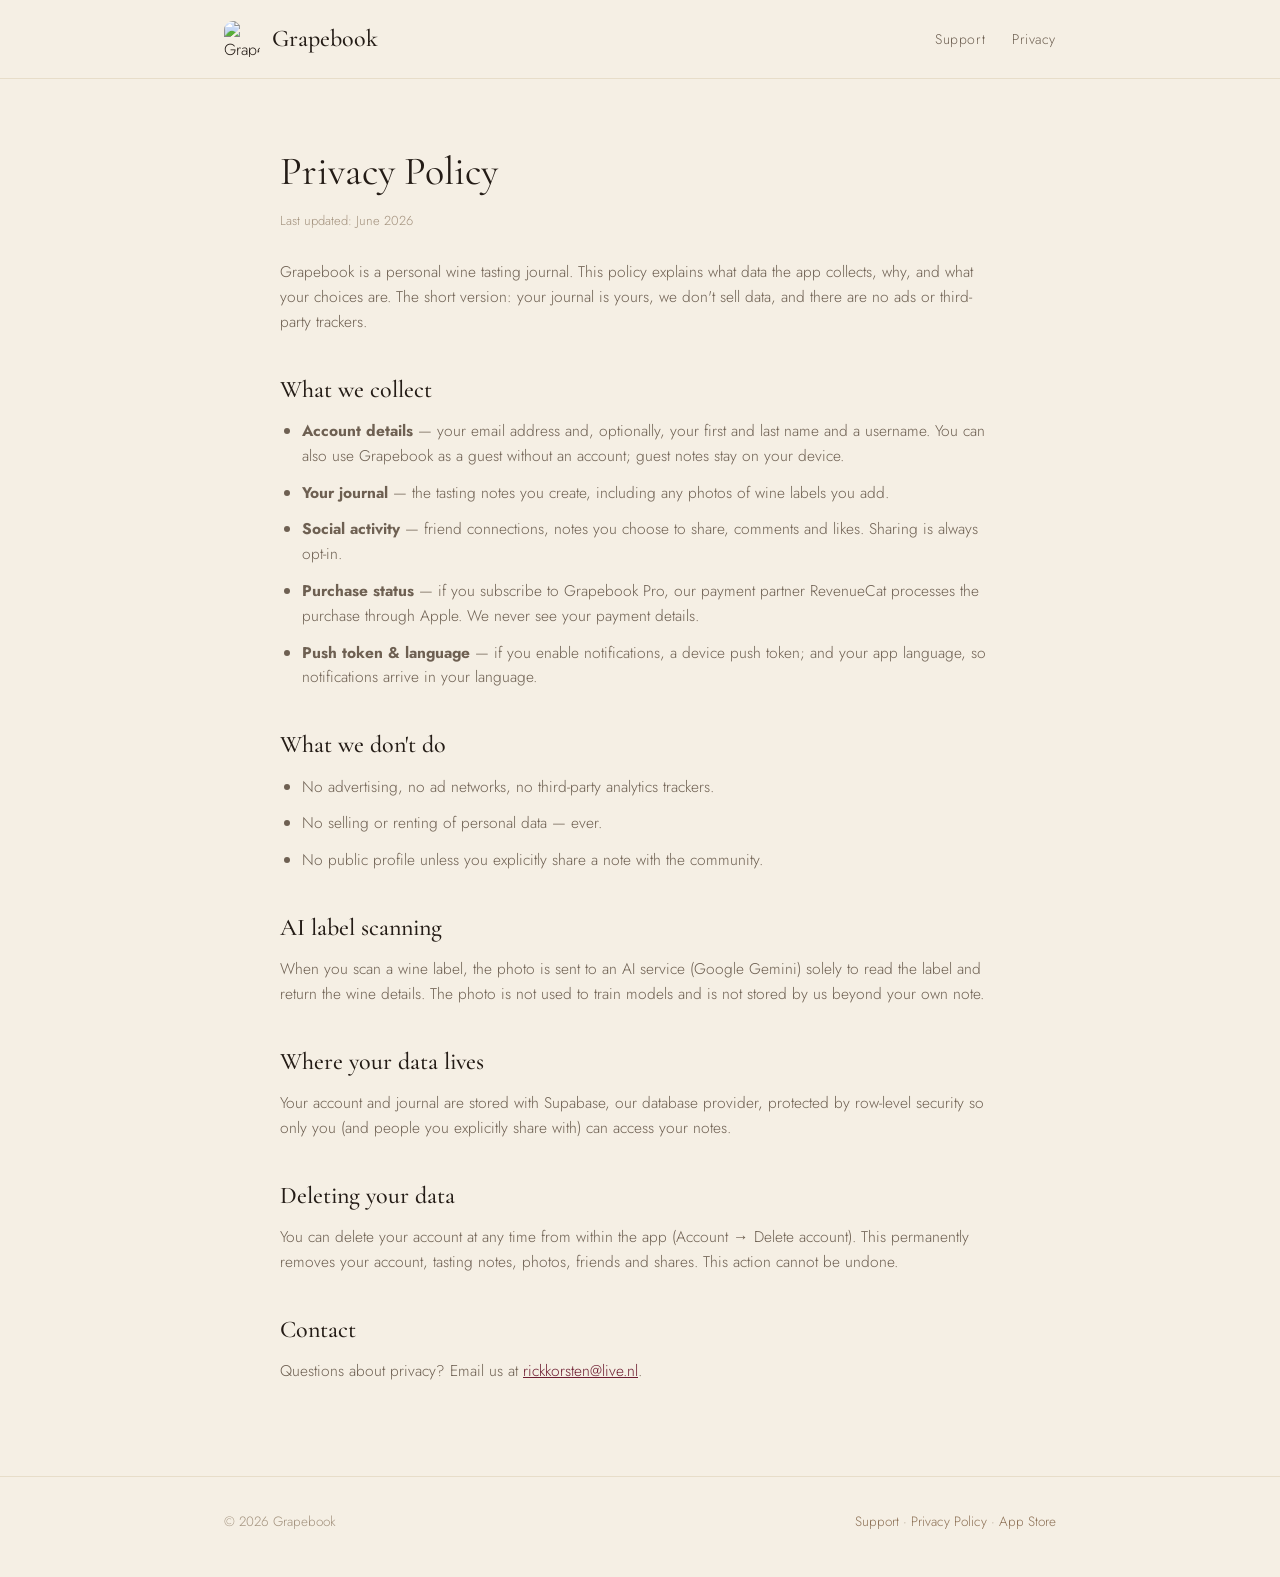
==== privacy.html @ add51870 "Grapebook landing page, privacy policy and support Temporary home on GitHub Pages until the custom d" ====
<!DOCTYPE html>
<html lang="en">
<head>
  <meta charset="UTF-8" />
  <meta name="viewport" content="width=device-width, initial-scale=1.0" />
  <title>Privacy Policy — Grapebook</title>
  <link rel="icon" type="image/png" href="icon.png" />
  <link rel="preconnect" href="https://fonts.googleapis.com" />
  <link rel="preconnect" href="https://fonts.gstatic.com" crossorigin />
  <link href="https://fonts.googleapis.com/css2?family=Cormorant+Garamond:ital,wght@0,400;0,500;1,400&family=Jost:wght@300;400;500&display=swap" rel="stylesheet" />
  <link rel="stylesheet" href="styles.css" />
</head>
<body>
  <header class="site">
    <div class="wrap">
      <a class="brand" href="./">
        <img src="icon.png" alt="Grapebook icon" />
        <span>Grapebook</span>
      </a>
      <nav>
        <a href="support.html">Support</a>
        <a href="privacy.html">Privacy</a>
      </nav>
    </div>
  </header>

  <main class="page wrap">
    <h1>Privacy Policy</h1>
    <p class="updated">Last updated: June 2026</p>

    <p>
      Grapebook is a personal wine tasting journal. This policy explains what data the app
      collects, why, and what your choices are. The short version: your journal is yours,
      we don't sell data, and there are no ads or third-party trackers.
    </p>

    <h2>What we collect</h2>
    <ul>
      <li><strong>Account details</strong> — your email address and, optionally, your first and last name and a username. You can also use Grapebook as a guest without an account; guest notes stay on your device.</li>
      <li><strong>Your journal</strong> — the tasting notes you create, including any photos of wine labels you add.</li>
      <li><strong>Social activity</strong> — friend connections, notes you choose to share, comments and likes. Sharing is always opt-in.</li>
      <li><strong>Purchase status</strong> — if you subscribe to Grapebook Pro, our payment partner RevenueCat processes the purchase through Apple. We never see your payment details.</li>
      <li><strong>Push token &amp; language</strong> — if you enable notifications, a device push token; and your app language, so notifications arrive in your language.</li>
    </ul>

    <h2>What we don't do</h2>
    <ul>
      <li>No advertising, no ad networks, no third-party analytics trackers.</li>
      <li>No selling or renting of personal data — ever.</li>
      <li>No public profile unless you explicitly share a note with the community.</li>
    </ul>

    <h2>AI label scanning</h2>
    <p>
      When you scan a wine label, the photo is sent to an AI service (Google Gemini) solely to
      read the label and return the wine details. The photo is not used to train models and is
      not stored by us beyond your own note.
    </p>

    <h2>Where your data lives</h2>
    <p>
      Your account and journal are stored with Supabase, our database provider, protected by
      row-level security so only you (and people you explicitly share with) can access your notes.
    </p>

    <h2>Deleting your data</h2>
    <p>
      You can delete your account at any time from within the app
      (Account → Delete account). This permanently removes your account, tasting notes, photos,
      friends and shares. This action cannot be undone.
    </p>

    <h2>Contact</h2>
    <p>
      Questions about privacy? Email us at
      <a href="mailto:rickkorsten@live.nl">rickkorsten@live.nl</a>.
    </p>
  </main>

  <footer class="site">
    <div class="wrap">
      <span>© 2026 Grapebook</span>
      <span>
        <a href="support.html">Support</a> ·
        <a href="privacy.html">Privacy Policy</a> ·
        <a href="https://apps.apple.com/app/grapebook/id6760900349">App Store</a>
      </span>
    </div>
  </footer>
</body>
</html>
---- styles.css ----
/* Grapebook — parchment theme, mirrors the app palette */
:root {
  --background: #F5EFE4;
  --surface: #FBF8F1;
  --border: #E7DDC9;
  --wine: #6E1E32;
  --wine-light: #8A2A3E;
  --wine-deep: #F0E2E1;
  --gold: #A9803F;
  --gold-muted: #8C7055;
  --text: #241C16;
  --text-secondary: #6E6052;
  --text-muted: #A2917D;
}

* { margin: 0; padding: 0; box-sizing: border-box; }

body {
  background: var(--background);
  color: var(--text);
  font-family: "Jost", sans-serif;
  font-weight: 300;
  line-height: 1.6;
  -webkit-font-smoothing: antialiased;
}

.wrap { max-width: 880px; margin: 0 auto; padding: 0 24px; }

header.site {
  padding: 20px 0;
  border-bottom: 1px solid var(--border);
}
header.site .wrap { display: flex; align-items: center; justify-content: space-between; }
.brand { display: flex; align-items: center; gap: 12px; text-decoration: none; color: var(--text); }
.brand img { width: 36px; height: 36px; border-radius: 9px; }
.brand span { font-family: "Cormorant Garamond", serif; font-size: 24px; font-weight: 500; }
nav a {
  color: var(--text-secondary);
  text-decoration: none;
  font-size: 14px;
  letter-spacing: 0.04em;
  margin-left: 22px;
}
nav a:hover { color: var(--wine); }

.eyebrow {
  font-size: 12px;
  letter-spacing: 2.5px;
  text-transform: uppercase;
  color: var(--gold);
  font-weight: 400;
}

.hero { padding: 88px 0 72px; text-align: center; }
.hero img.appicon {
  width: 96px; height: 96px; border-radius: 22px;
  box-shadow: 0 10px 30px rgba(36, 28, 22, 0.18);
  margin-bottom: 28px;
}
h1 {
  font-family: "Cormorant Garamond", serif;
  font-weight: 400;
  font-size: clamp(38px, 6vw, 58px);
  line-height: 1.1;
  margin: 14px 0 18px;
}
.hero p.lead {
  font-size: 19px;
  color: var(--text-secondary);
  max-width: 560px;
  margin: 0 auto 36px;
}
.store-badge img { height: 54px; }
.store-note { margin-top: 14px; font-size: 13px; color: var(--text-muted); }

section.features { padding: 56px 0 72px; border-top: 1px solid var(--border); }
.features h2, .quote h2 {
  font-family: "Cormorant Garamond", serif;
  font-weight: 400;
  font-size: 34px;
  text-align: center;
  margin-bottom: 40px;
}
.grid {
  display: grid;
  grid-template-columns: repeat(auto-fit, minmax(240px, 1fr));
  gap: 18px;
}
.card {
  background: var(--surface);
  border: 1px solid var(--border);
  border-radius: 16px;
  padding: 26px 24px;
}
.card .dot {
  width: 38px; height: 38px; border-radius: 999px;
  background: var(--wine-deep);
  display: flex; align-items: center; justify-content: center;
  font-size: 18px;
  margin-bottom: 14px;
}
.card h3 { font-family: "Cormorant Garamond", serif; font-weight: 500; font-size: 21px; margin-bottom: 6px; }
.card p { font-size: 14.5px; color: var(--text-secondary); }

.quote { padding: 64px 0; border-top: 1px solid var(--border); text-align: center; }
.quote blockquote {
  font-family: "Cormorant Garamond", serif;
  font-style: italic;
  font-size: 26px;
  color: var(--wine);
  max-width: 620px;
  margin: 0 auto;
}

footer.site {
  border-top: 1px solid var(--border);
  padding: 34px 0 44px;
  font-size: 13.5px;
  color: var(--text-muted);
}
footer.site .wrap { display: flex; flex-wrap: wrap; gap: 10px 26px; align-items: center; justify-content: space-between; }
footer.site a { color: var(--gold-muted); text-decoration: none; }
footer.site a:hover { color: var(--wine); }

/* Inner pages (privacy / support) */
main.page { padding: 56px 0 80px; max-width: 720px; margin: 0 auto; }
main.page h1 { font-size: 40px; }
main.page h2 {
  font-family: "Cormorant Garamond", serif;
  font-weight: 500;
  font-size: 24px;
  margin: 36px 0 10px;
}
main.page p, main.page li { color: var(--text-secondary); font-size: 15.5px; margin-bottom: 12px; }
main.page ul { padding-left: 22px; margin-bottom: 12px; }
main.page .updated { font-size: 13px; color: var(--text-muted); margin-bottom: 28px; }
main.page a { color: var(--wine); }
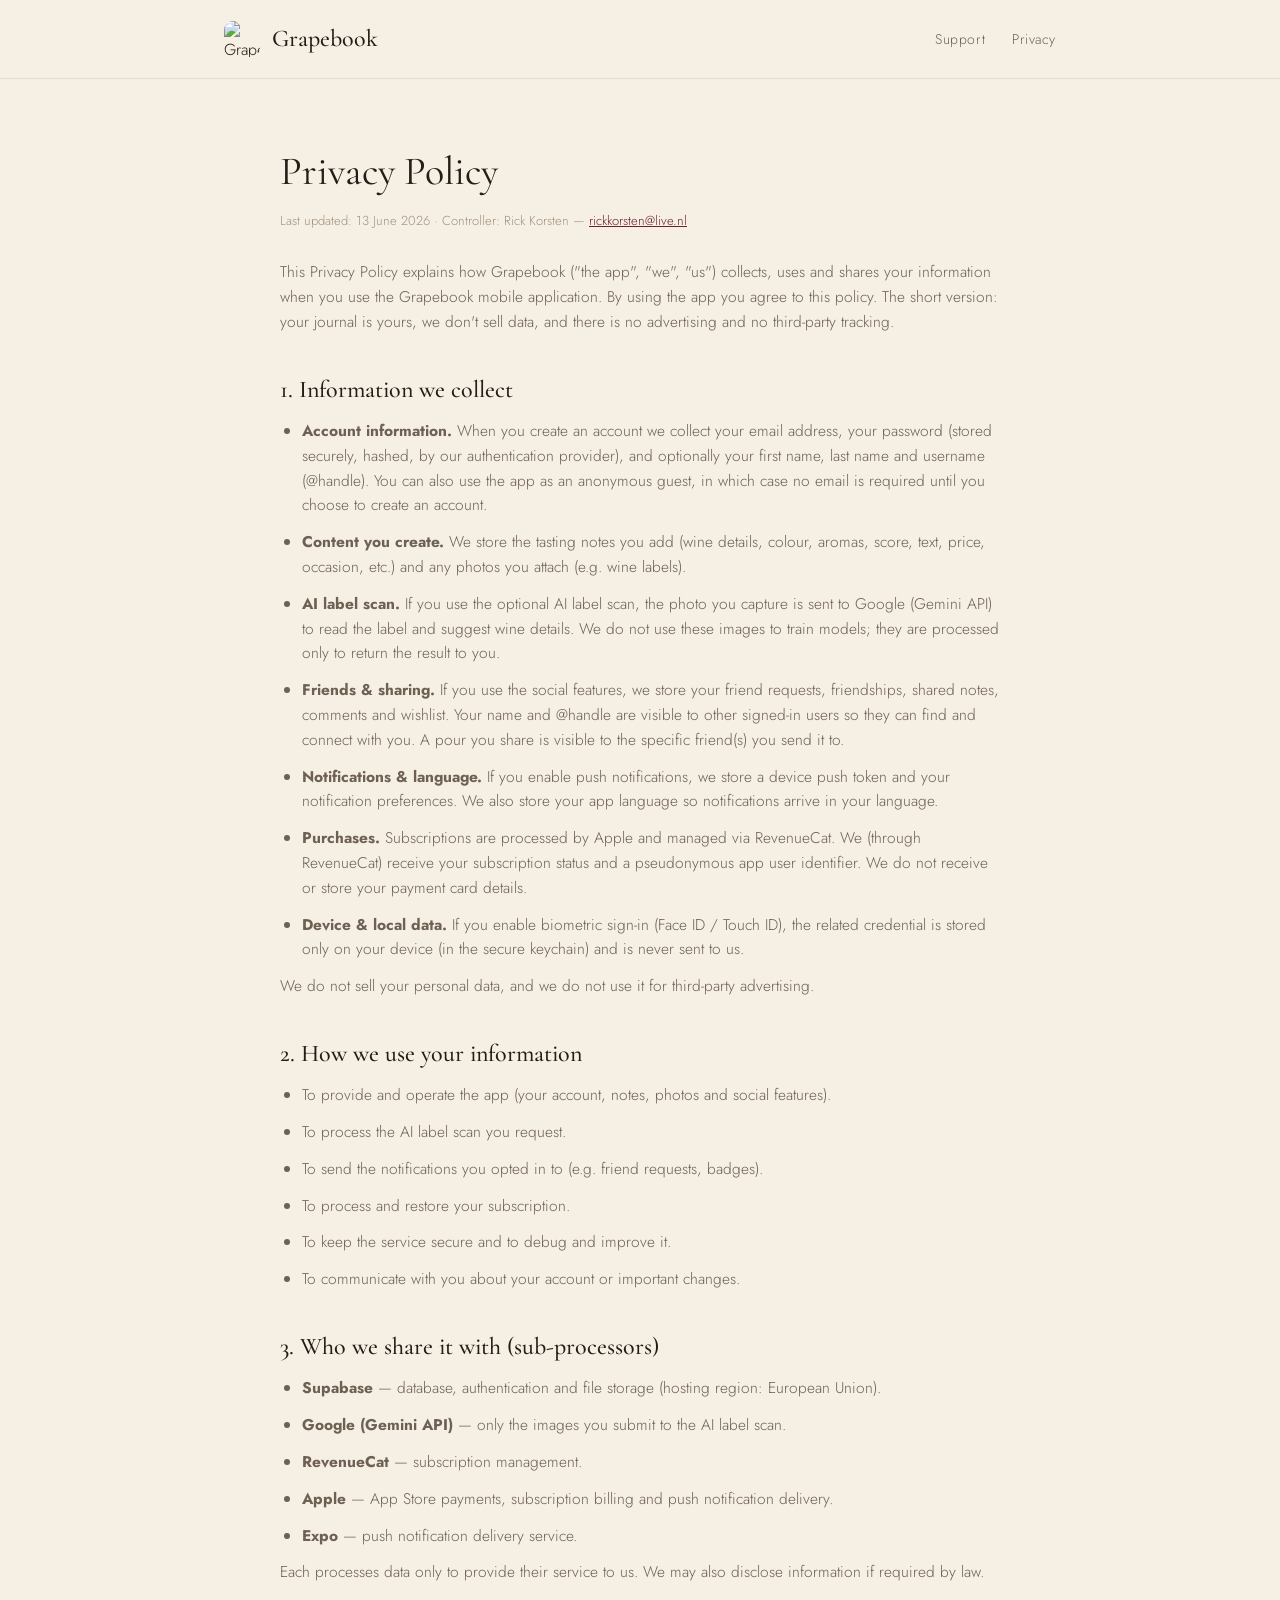
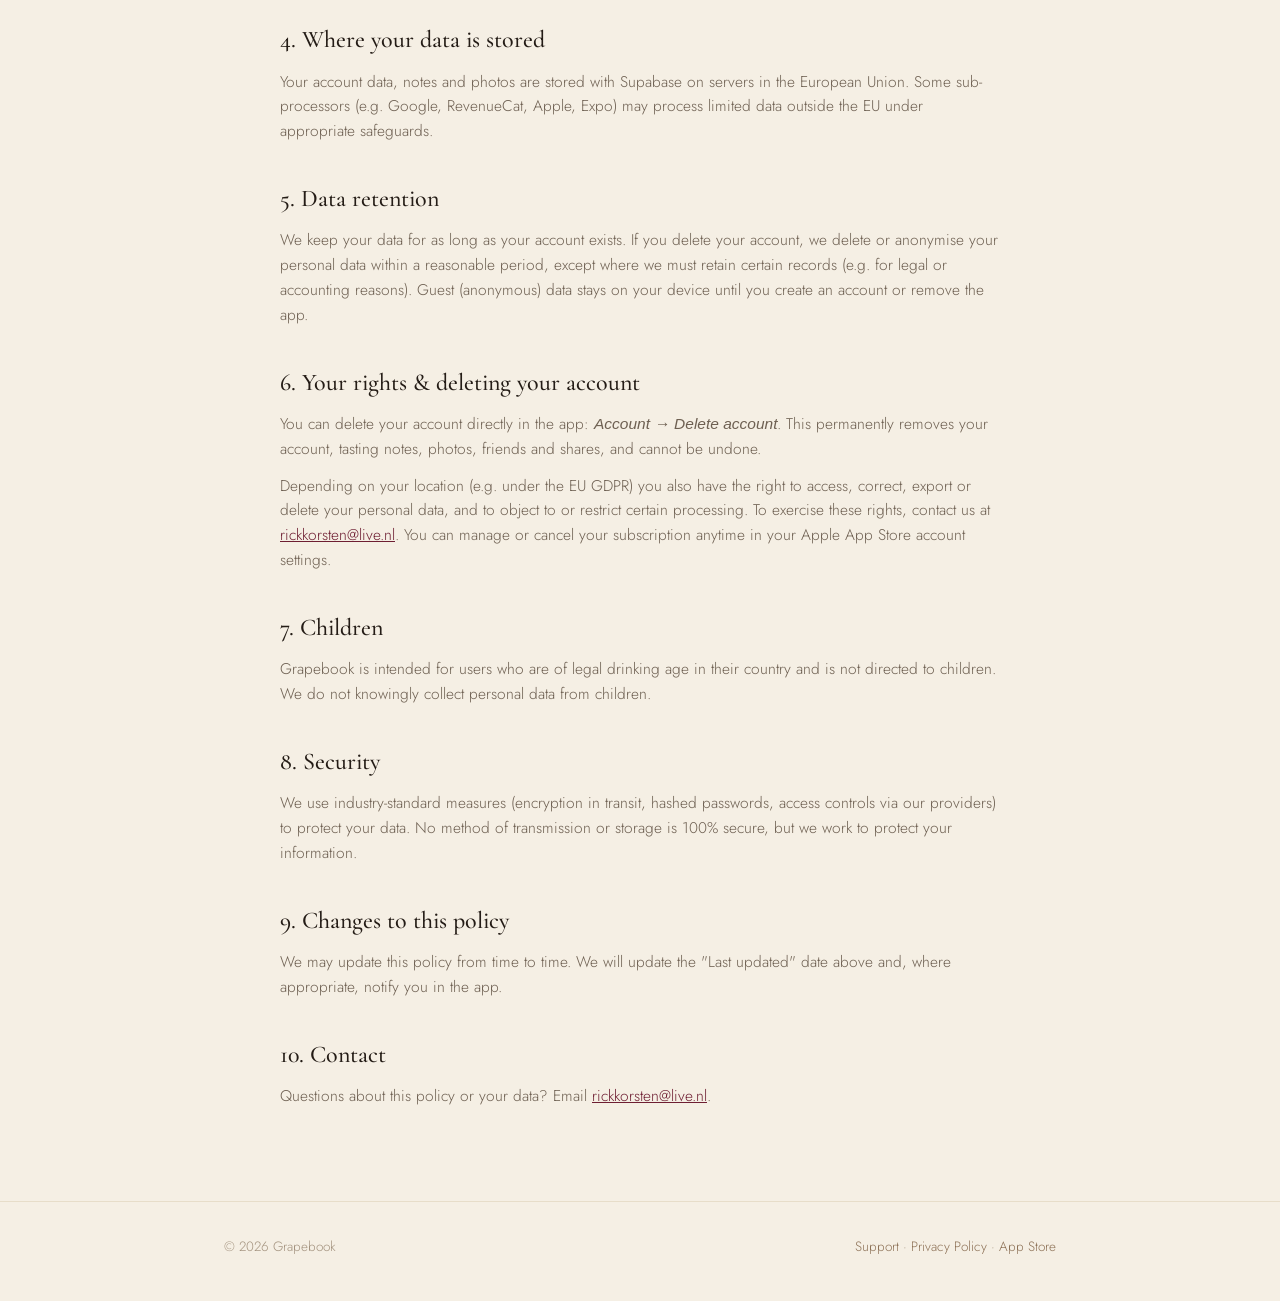
==== commit dff3d5f4: "Full privacy policy matching the App Store Connect version Ported from the Notion policy, updated wi" ====
--- a/privacy.html
+++ b/privacy.html
@@ -26,55 +26,76 @@
 
   <main class="page wrap">
     <h1>Privacy Policy</h1>
-    <p class="updated">Last updated: June 2026</p>
+    <p class="updated">Last updated: 13 June 2026 · Controller: Rick Korsten — <a href="mailto:rickkorsten@live.nl">rickkorsten@live.nl</a></p>
 
     <p>
-      Grapebook is a personal wine tasting journal. This policy explains what data the app
-      collects, why, and what your choices are. The short version: your journal is yours,
-      we don't sell data, and there are no ads or third-party trackers.
+      This Privacy Policy explains how Grapebook ("the app", "we", "us") collects, uses and shares
+      your information when you use the Grapebook mobile application. By using the app you agree
+      to this policy. The short version: your journal is yours, we don't sell data, and there is
+      no advertising and no third-party tracking.
     </p>
 
-    <h2>What we collect</h2>
+    <h2>1. Information we collect</h2>
     <ul>
-      <li><strong>Account details</strong> — your email address and, optionally, your first and last name and a username. You can also use Grapebook as a guest without an account; guest notes stay on your device.</li>
-      <li><strong>Your journal</strong> — the tasting notes you create, including any photos of wine labels you add.</li>
-      <li><strong>Social activity</strong> — friend connections, notes you choose to share, comments and likes. Sharing is always opt-in.</li>
-      <li><strong>Purchase status</strong> — if you subscribe to Grapebook Pro, our payment partner RevenueCat processes the purchase through Apple. We never see your payment details.</li>
-      <li><strong>Push token &amp; language</strong> — if you enable notifications, a device push token; and your app language, so notifications arrive in your language.</li>
+      <li><strong>Account information.</strong> When you create an account we collect your email address, your password (stored securely, hashed, by our authentication provider), and optionally your first name, last name and username (@handle). You can also use the app as an anonymous guest, in which case no email is required until you choose to create an account.</li>
+      <li><strong>Content you create.</strong> We store the tasting notes you add (wine details, colour, aromas, score, text, price, occasion, etc.) and any photos you attach (e.g. wine labels).</li>
+      <li><strong>AI label scan.</strong> If you use the optional AI label scan, the photo you capture is sent to Google (Gemini API) to read the label and suggest wine details. We do not use these images to train models; they are processed only to return the result to you.</li>
+      <li><strong>Friends &amp; sharing.</strong> If you use the social features, we store your friend requests, friendships, shared notes, comments and wishlist. Your name and @handle are visible to other signed-in users so they can find and connect with you. A pour you share is visible to the specific friend(s) you send it to.</li>
+      <li><strong>Notifications &amp; language.</strong> If you enable push notifications, we store a device push token and your notification preferences. We also store your app language so notifications arrive in your language.</li>
+      <li><strong>Purchases.</strong> Subscriptions are processed by Apple and managed via RevenueCat. We (through RevenueCat) receive your subscription status and a pseudonymous app user identifier. We do not receive or store your payment card details.</li>
+      <li><strong>Device &amp; local data.</strong> If you enable biometric sign-in (Face ID / Touch ID), the related credential is stored only on your device (in the secure keychain) and is never sent to us.</li>
+    </ul>
+    <p>We do not sell your personal data, and we do not use it for third-party advertising.</p>
+
+    <h2>2. How we use your information</h2>
+    <ul>
+      <li>To provide and operate the app (your account, notes, photos and social features).</li>
+      <li>To process the AI label scan you request.</li>
+      <li>To send the notifications you opted in to (e.g. friend requests, badges).</li>
+      <li>To process and restore your subscription.</li>
+      <li>To keep the service secure and to debug and improve it.</li>
+      <li>To communicate with you about your account or important changes.</li>
     </ul>
 
-    <h2>What we don't do</h2>
+    <h2>3. Who we share it with (sub-processors)</h2>
     <ul>
-      <li>No advertising, no ad networks, no third-party analytics trackers.</li>
-      <li>No selling or renting of personal data — ever.</li>
-      <li>No public profile unless you explicitly share a note with the community.</li>
+      <li><strong>Supabase</strong> — database, authentication and file storage (hosting region: European Union).</li>
+      <li><strong>Google (Gemini API)</strong> — only the images you submit to the AI label scan.</li>
+      <li><strong>RevenueCat</strong> — subscription management.</li>
+      <li><strong>Apple</strong> — App Store payments, subscription billing and push notification delivery.</li>
+      <li><strong>Expo</strong> — push notification delivery service.</li>
     </ul>
+    <p>Each processes data only to provide their service to us. We may also disclose information if required by law.</p>
 
-    <h2>AI label scanning</h2>
+    <h2>4. Where your data is stored</h2>
+    <p>Your account data, notes and photos are stored with Supabase on servers in the European Union. Some sub-processors (e.g. Google, RevenueCat, Apple, Expo) may process limited data outside the EU under appropriate safeguards.</p>
+
+    <h2>5. Data retention</h2>
+    <p>We keep your data for as long as your account exists. If you delete your account, we delete or anonymise your personal data within a reasonable period, except where we must retain certain records (e.g. for legal or accounting reasons). Guest (anonymous) data stays on your device until you create an account or remove the app.</p>
+
+    <h2>6. Your rights &amp; deleting your account</h2>
     <p>
-      When you scan a wine label, the photo is sent to an AI service (Google Gemini) solely to
-      read the label and return the wine details. The photo is not used to train models and is
-      not stored by us beyond your own note.
+      You can delete your account directly in the app: <em>Account → Delete account</em>. This
+      permanently removes your account, tasting notes, photos, friends and shares, and cannot be undone.
+    </p>
+    <p>
+      Depending on your location (e.g. under the EU GDPR) you also have the right to access, correct,
+      export or delete your personal data, and to object to or restrict certain processing. To exercise
+      these rights, contact us at <a href="mailto:rickkorsten@live.nl">rickkorsten@live.nl</a>. You can
+      manage or cancel your subscription anytime in your Apple App Store account settings.
     </p>
 
-    <h2>Where your data lives</h2>
-    <p>
-      Your account and journal are stored with Supabase, our database provider, protected by
-      row-level security so only you (and people you explicitly share with) can access your notes.
-    </p>
+    <h2>7. Children</h2>
+    <p>Grapebook is intended for users who are of legal drinking age in their country and is not directed to children. We do not knowingly collect personal data from children.</p>
 
-    <h2>Deleting your data</h2>
-    <p>
-      You can delete your account at any time from within the app
-      (Account → Delete account). This permanently removes your account, tasting notes, photos,
-      friends and shares. This action cannot be undone.
-    </p>
+    <h2>8. Security</h2>
+    <p>We use industry-standard measures (encryption in transit, hashed passwords, access controls via our providers) to protect your data. No method of transmission or storage is 100% secure, but we work to protect your information.</p>
 
-    <h2>Contact</h2>
-    <p>
-      Questions about privacy? Email us at
-      <a href="mailto:rickkorsten@live.nl">rickkorsten@live.nl</a>.
-    </p>
+    <h2>9. Changes to this policy</h2>
+    <p>We may update this policy from time to time. We will update the "Last updated" date above and, where appropriate, notify you in the app.</p>
+
+    <h2>10. Contact</h2>
+    <p>Questions about this policy or your data? Email <a href="mailto:rickkorsten@live.nl">rickkorsten@live.nl</a>.</p>
   </main>
 
   <footer class="site">
